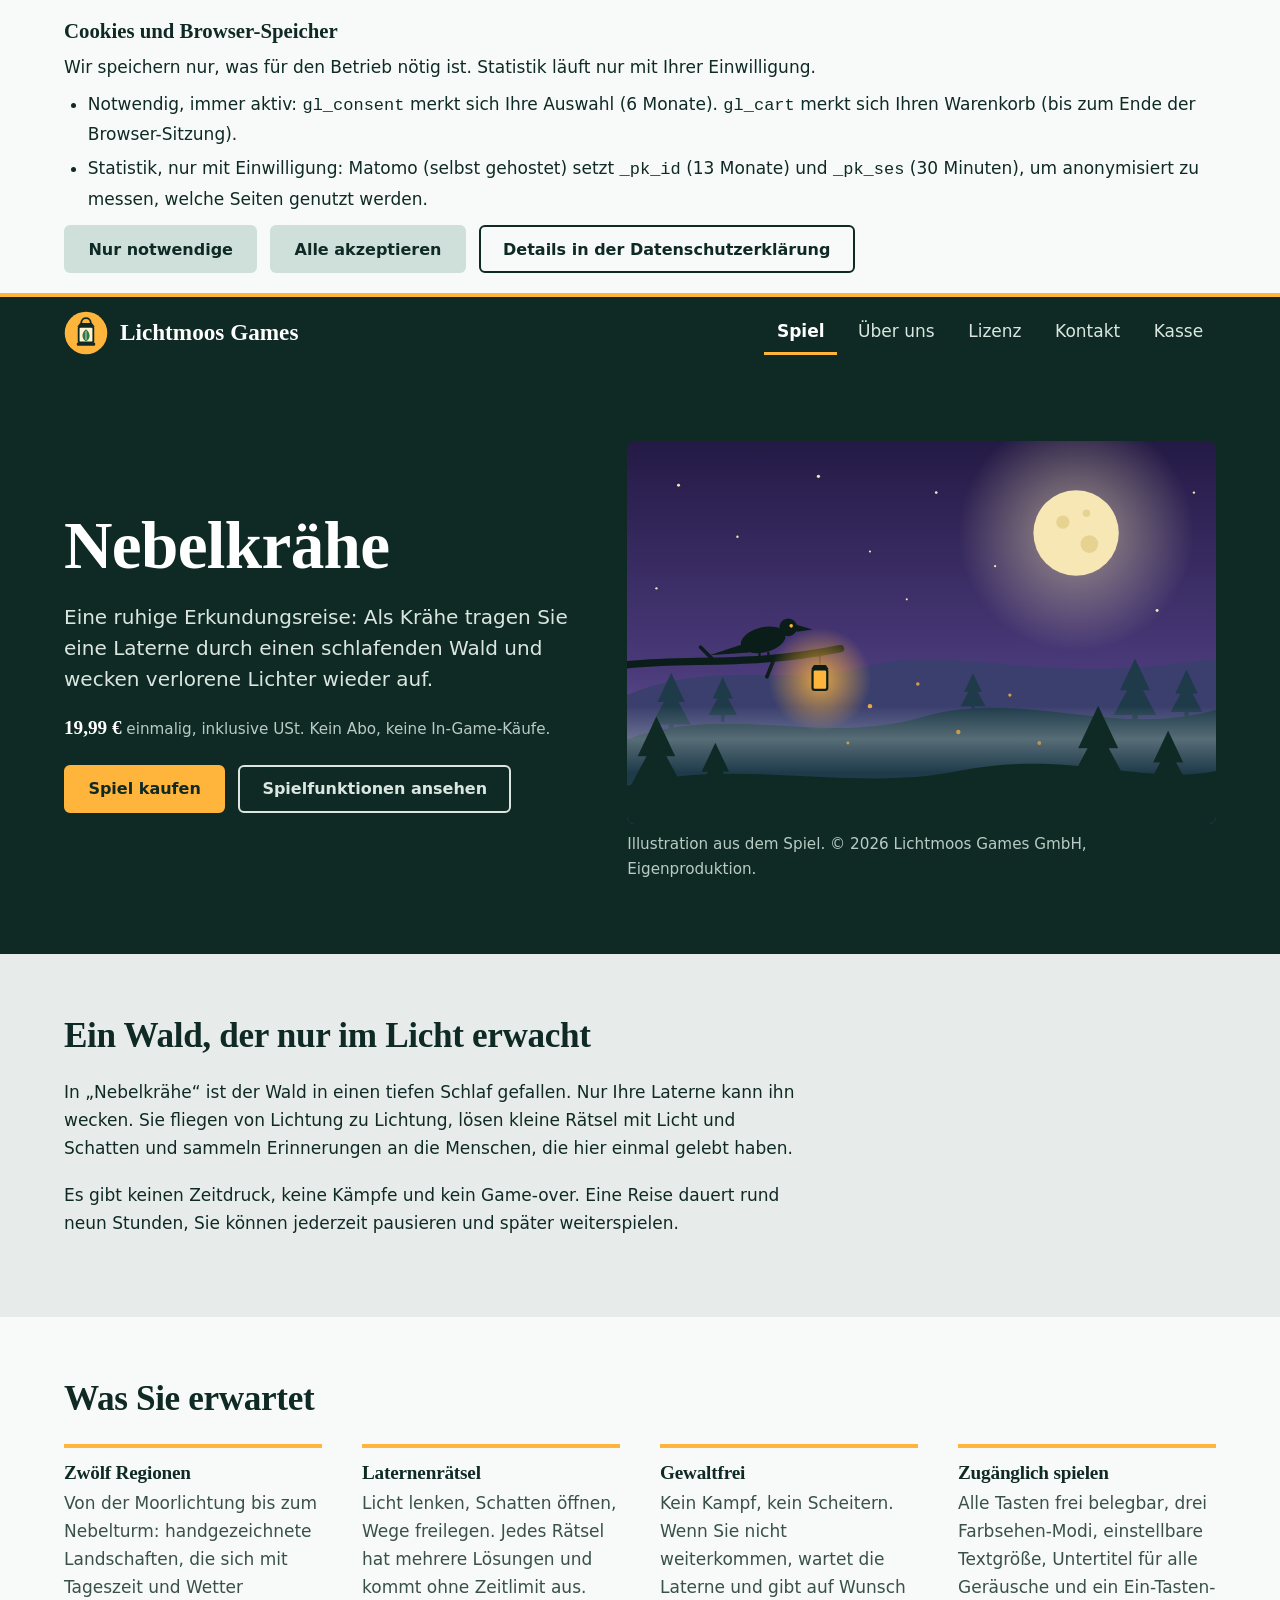
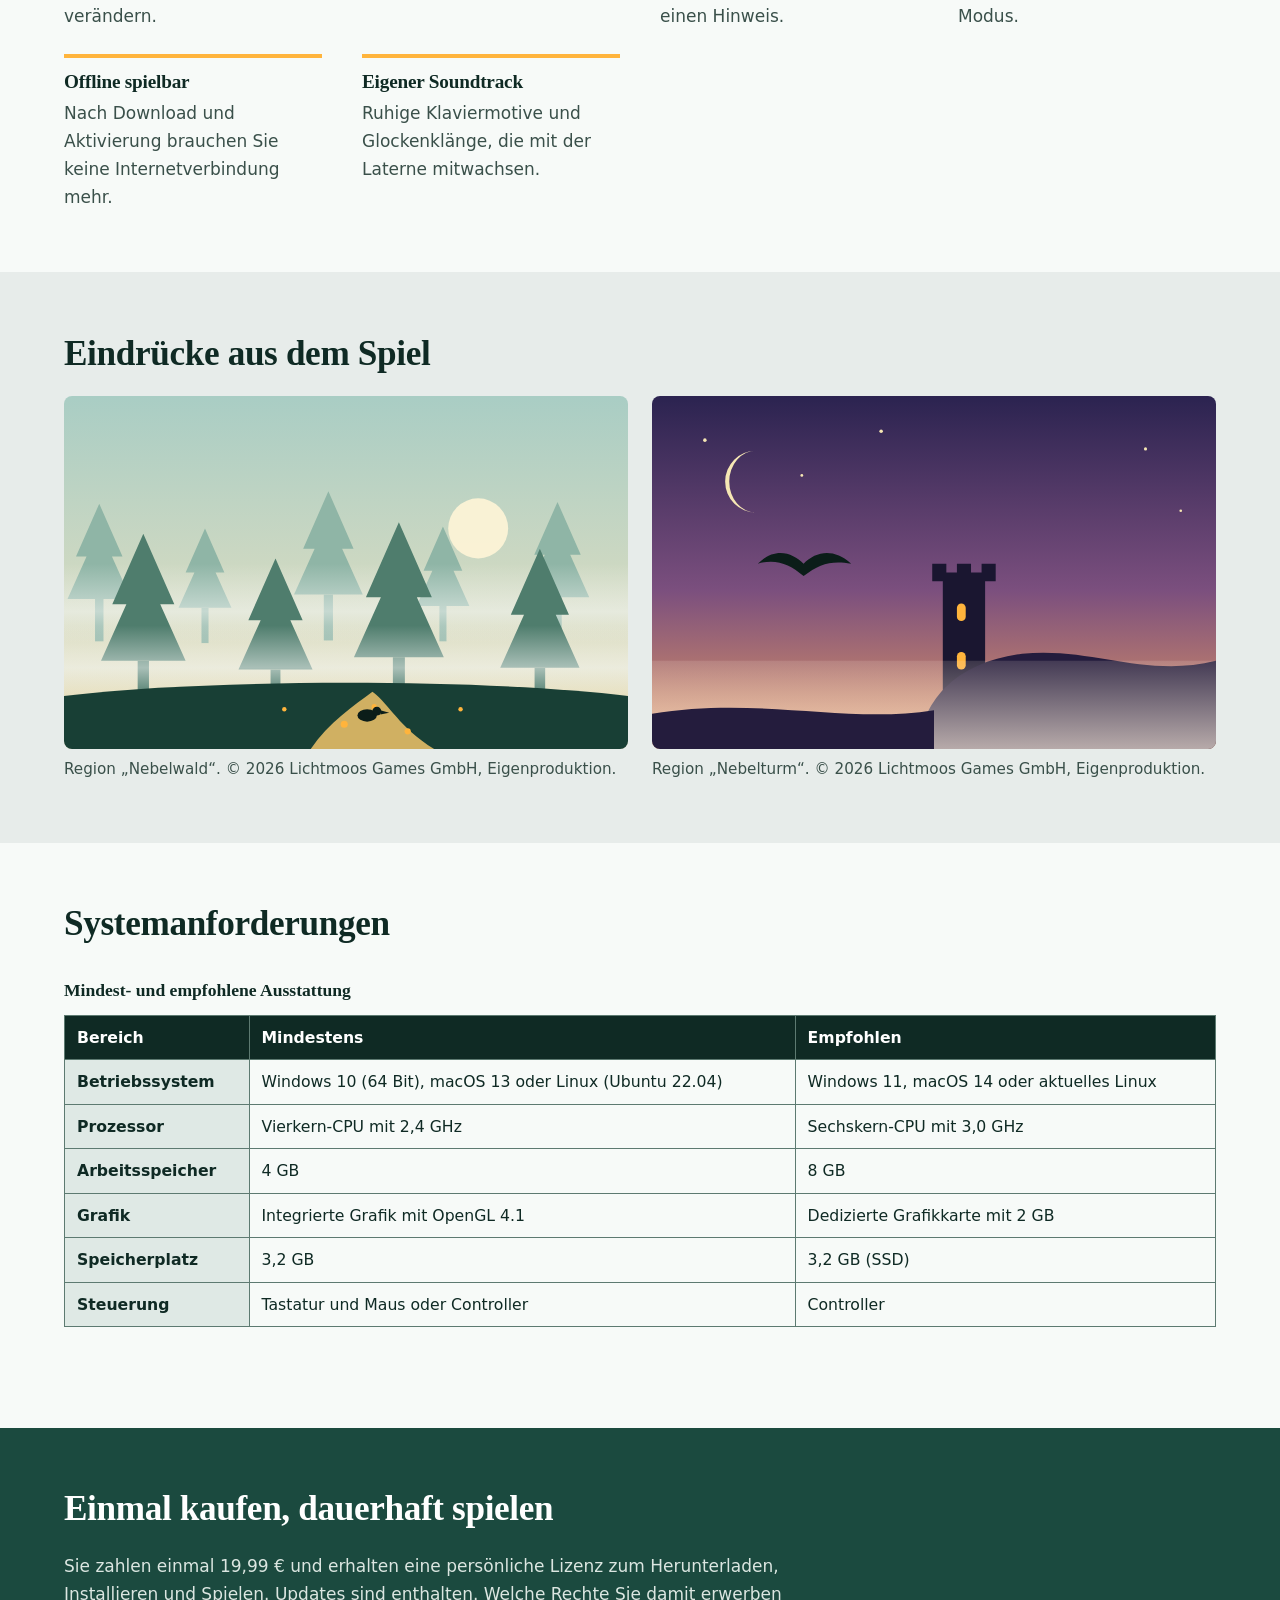
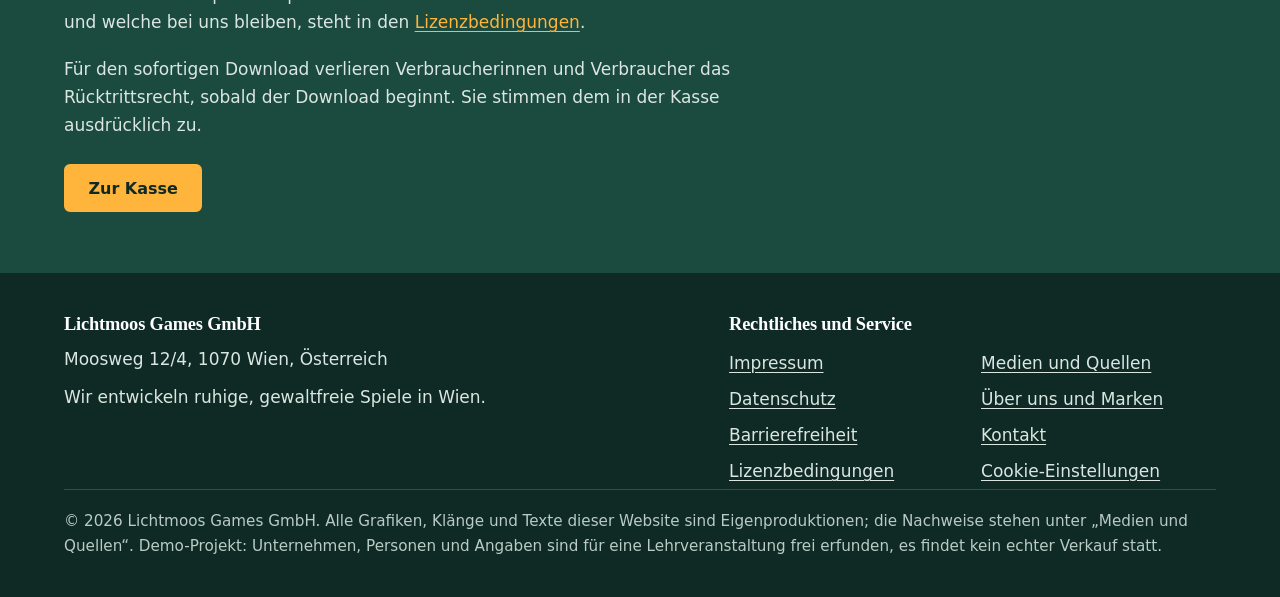
==== index.html @ 5b7c3efe "Add files via upload" ====
<!doctype html>
<html lang="de">
    <head>
        <meta charset="utf-8" />
        <meta name="viewport" content="width=device-width, initial-scale=1" />
        <title>Nebelkrähe – ruhiges Erkundungsspiel für PC | Lichtmoos Games</title>
        <meta
            name="description"
            content="Nebelkrähe von Lichtmoos Games aus Wien: ein gewaltfreies Erkundungsspiel. Einmal kaufen für 19,99 €, kein Abo, keine In-Game-Käufe."
        />
        <meta name="theme-color" content="#0f2a24" />
        <link rel="icon" type="image/svg+xml" href="assets/bildmarke-lichtmoos.svg" />
        <link rel="stylesheet" href="css/style.css" />
        <script src="js/main.js" defer></script>
    </head>
    <body>
        <a class="skip" href="#inhalt">Zum Inhalt springen</a>
        <p id="live-status" class="sr-only" role="status"></p>

        <section id="cookie-banner" class="cookie" aria-labelledby="cookie-titel" tabindex="-1" hidden>
            <div class="wrap">
                <p id="cookie-titel" class="cookie-titel"><strong>Cookies und Browser-Speicher</strong></p>
                <p>Wir speichern nur, was für den Betrieb nötig ist. Statistik läuft nur mit Ihrer Einwilligung.</p>
                <ul>
                    <li>
                        Notwendig, immer aktiv: <code>gl_consent</code> merkt sich Ihre Auswahl (6 Monate). <code>gl_cart</code> merkt sich Ihren Warenkorb (bis
                        zum Ende der Browser-Sitzung).
                    </li>
                    <li>
                        Statistik, nur mit Einwilligung: Matomo (selbst gehostet) setzt <code>_pk_id</code> (13 Monate) und <code>_pk_ses</code> (30 Minuten),
                        um anonymisiert zu messen, welche Seiten genutzt werden.
                    </li>
                </ul>
                <div class="btn-row" style="margin-top: 0.6rem">
                    <button type="button" class="btn zweit" data-consent="notwendig">Nur notwendige</button>
                    <button type="button" class="btn zweit" data-consent="alle">Alle akzeptieren</button>
                    <a class="btn rand" href="datenschutz.html#cookies">Details in der Datenschutzerklärung</a>
                </div>
            </div>
        </section>

        <header class="site-header">
            <div class="wrap">
                <a class="brand" href="index.html"><img src="assets/bildmarke-lichtmoos.svg" width="44" height="44" alt="" />Lichtmoos Games</a>
                <nav class="nav" aria-label="Hauptnavigation">
                    <ul>
                        <li><a href="index.html" aria-current="page">Spiel</a></li>
                        <li><a href="ueber-uns.html">Über uns</a></li>
                        <li><a href="lizenz.html">Lizenz</a></li>
                        <li><a href="kontakt.html">Kontakt</a></li>
                        <li><a href="kasse.html">Kasse</a></li>
                    </ul>
                </nav>
            </div>
        </header>

        <main id="inhalt">
            <section class="hero" aria-labelledby="titel">
                <div class="wrap">
                    <div>
                        <h1 id="titel">Nebelkrähe</h1>
                        <p class="lead">
                            Eine ruhige Erkundungsreise: Als Krähe tragen Sie eine Laterne durch einen schlafenden Wald und wecken verlorene Lichter wieder auf.
                        </p>
                        <p class="preis">19,99 € <small>einmalig, inklusive USt. Kein Abo, keine In-Game-Käufe.</small></p>
                        <div class="btn-row">
                            <a class="btn" href="kasse.html" data-kaufen>Spiel kaufen</a>
                            <a class="btn rand" href="#funktionen">Spielfunktionen ansehen</a>
                        </div>
                    </div>
                    <figure>
                        <img
                            src="assets/hero-nebelkraehe.svg"
                            width="800"
                            height="520"
                            alt="Krähe mit leuchtender Laterne auf einem Ast vor Vollmond und Tannenhügeln"
                        />
                        <figcaption>Illustration aus dem Spiel. © 2026 Lichtmoos Games GmbH, Eigenproduktion.</figcaption>
                    </figure>
                </div>
            </section>

            <section class="section" aria-labelledby="spiel">
                <div class="wrap prose">
                    <h2 id="spiel">Ein Wald, der nur im Licht erwacht</h2>
                    <p>
                        In „Nebelkrähe“ ist der Wald in einen tiefen Schlaf gefallen. Nur Ihre Laterne kann ihn wecken. Sie fliegen von Lichtung zu Lichtung,
                        lösen kleine Rätsel mit Licht und Schatten und sammeln Erinnerungen an die Menschen, die hier einmal gelebt haben.
                    </p>
                    <p>
                        Es gibt keinen Zeitdruck, keine Kämpfe und kein Game-over. Eine Reise dauert rund neun Stunden, Sie können jederzeit pausieren und
                        später weiterspielen.
                    </p>
                </div>
            </section>

            <section class="section hell" id="funktionen" aria-labelledby="funktionen-titel">
                <div class="wrap">
                    <h2 id="funktionen-titel">Was Sie erwartet</h2>
                    <ul class="facts">
                        <li>
                            <h3>Zwölf Regionen</h3>
                            <p>Von der Moorlichtung bis zum Nebelturm: handgezeichnete Landschaften, die sich mit Tageszeit und Wetter verändern.</p>
                        </li>
                        <li>
                            <h3>Laternenrätsel</h3>
                            <p>Licht lenken, Schatten öffnen, Wege freilegen. Jedes Rätsel hat mehrere Lösungen und kommt ohne Zeitlimit aus.</p>
                        </li>
                        <li>
                            <h3>Gewaltfrei</h3>
                            <p>Kein Kampf, kein Scheitern. Wenn Sie nicht weiterkommen, wartet die Laterne und gibt auf Wunsch einen Hinweis.</p>
                        </li>
                        <li>
                            <h3>Zugänglich spielen</h3>
                            <p>
                                Alle Tasten frei belegbar, drei Farbsehen-Modi, einstellbare Textgröße, Untertitel für alle Geräusche und ein Ein-Tasten-Modus.
                            </p>
                        </li>
                        <li>
                            <h3>Offline spielbar</h3>
                            <p>Nach Download und Aktivierung brauchen Sie keine Internetverbindung mehr.</p>
                        </li>
                        <li>
                            <h3>Eigener Soundtrack</h3>
                            <p>Ruhige Klaviermotive und Glockenklänge, die mit der Laterne mitwachsen.</p>
                        </li>
                    </ul>
                </div>
            </section>

            <section class="section" aria-labelledby="eindruecke">
                <div class="wrap">
                    <h2 id="eindruecke">Eindrücke aus dem Spiel</h2>
                    <div class="gallery">
                        <figure class="bild">
                            <img
                                src="assets/szene-wald.svg"
                                width="640"
                                height="400"
                                alt="Nebelwald im Morgengrauen mit einem goldenen Pfad, auf dem eine Krähe sitzt"
                                loading="lazy"
                            />
                            <figcaption>Region „Nebelwald“. © 2026 Lichtmoos Games GmbH, Eigenproduktion.</figcaption>
                        </figure>
                        <figure class="bild">
                            <img
                                src="assets/szene-turm.svg"
                                width="640"
                                height="400"
                                alt="Alter Turm mit leuchtenden Fenstern auf einer Klippe, davor fliegt eine Krähe"
                                loading="lazy"
                            />
                            <figcaption>Region „Nebelturm“. © 2026 Lichtmoos Games GmbH, Eigenproduktion.</figcaption>
                        </figure>
                    </div>
                </div>
            </section>

            <section class="section hell" aria-labelledby="system">
                <div class="wrap">
                    <h2 id="system">Systemanforderungen</h2>
                    <div class="scroll" role="region" aria-labelledby="cap-system" tabindex="0">
                        <table>
                            <caption id="cap-system">
                                Mindest- und empfohlene Ausstattung
                            </caption>
                            <thead>
                                <tr>
                                    <th scope="col">Bereich</th>
                                    <th scope="col">Mindestens</th>
                                    <th scope="col">Empfohlen</th>
                                </tr>
                            </thead>
                            <tbody>
                                <tr>
                                    <th scope="row">Betriebssystem</th>
                                    <td>Windows 10 (64 Bit), macOS 13 oder Linux (Ubuntu 22.04)</td>
                                    <td>Windows 11, macOS 14 oder aktuelles Linux</td>
                                </tr>
                                <tr>
                                    <th scope="row">Prozessor</th>
                                    <td>Vierkern-CPU mit 2,4 GHz</td>
                                    <td>Sechskern-CPU mit 3,0 GHz</td>
                                </tr>
                                <tr>
                                    <th scope="row">Arbeitsspeicher</th>
                                    <td>4 GB</td>
                                    <td>8 GB</td>
                                </tr>
                                <tr>
                                    <th scope="row">Grafik</th>
                                    <td>Integrierte Grafik mit OpenGL 4.1</td>
                                    <td>Dedizierte Grafikkarte mit 2 GB</td>
                                </tr>
                                <tr>
                                    <th scope="row">Speicherplatz</th>
                                    <td>3,2 GB</td>
                                    <td>3,2 GB (SSD)</td>
                                </tr>
                                <tr>
                                    <th scope="row">Steuerung</th>
                                    <td>Tastatur und Maus oder Controller</td>
                                    <td>Controller</td>
                                </tr>
                            </tbody>
                        </table>
                    </div>
                </div>
            </section>

            <section class="section dunkel" aria-labelledby="kaufen">
                <div class="wrap prose">
                    <h2 id="kaufen">Einmal kaufen, dauerhaft spielen</h2>
                    <p>
                        Sie zahlen einmal 19,99 € und erhalten eine persönliche Lizenz zum Herunterladen, Installieren und Spielen. Updates sind enthalten.
                        Welche Rechte Sie damit erwerben und welche bei uns bleiben, steht in den <a href="lizenz.html">Lizenzbedingungen</a>.
                    </p>
                    <p>
                        Für den sofortigen Download verlieren Verbraucherinnen und Verbraucher das Rücktrittsrecht, sobald der Download beginnt. Sie stimmen dem
                        in der Kasse ausdrücklich zu.
                    </p>
                    <div class="btn-row"><a class="btn" href="kasse.html" data-kaufen>Zur Kasse</a></div>
                </div>
            </section>
        </main>

        <footer class="site-footer">
            <div class="wrap">
                <div class="foot-grid">
                    <div>
                        <h2>Lichtmoos Games GmbH</h2>
                        <p>Moosweg 12/4, 1070 Wien, Österreich</p>
                        <p>Wir entwickeln ruhige, gewaltfreie Spiele in Wien.</p>
                    </div>
                    <nav aria-label="Rechtliches und Service">
                        <h2>Rechtliches und Service</h2>
                        <ul>
                            <li><a href="impressum.html">Impressum</a></li>
                            <li><a href="datenschutz.html">Datenschutz</a></li>
                            <li><a href="barrierefreiheit.html">Barrierefreiheit</a></li>
                            <li><a href="lizenz.html">Lizenzbedingungen</a></li>
                            <li><a href="medien.html">Medien und Quellen</a></li>
                            <li><a href="ueber-uns.html">Über uns und Marken</a></li>
                            <li><a href="kontakt.html">Kontakt</a></li>
                            <li><button type="button" id="cookie-settings" class="link">Cookie-Einstellungen</button></li>
                        </ul>
                    </nav>
                </div>
                <p class="copy">
                    © 2026 Lichtmoos Games GmbH. Alle Grafiken, Klänge und Texte dieser Website sind Eigenproduktionen; die Nachweise stehen unter „Medien und
                    Quellen“. Demo-Projekt: Unternehmen, Personen und Angaben sind für eine Lehrveranstaltung frei erfunden, es findet kein echter Verkauf
                    statt.
                </p>
            </div>
        </footer>
    </body>
</html>
---- css/style.css ----
/* Lichtmoos Games – Stylesheet · © 2026 Lichtmoos Games GmbH */
:root {
    --tanne: #0f2a24;
    --tanne-2: #1b4a3f;
    --nebel: #e7ecea;
    --papier: #f7faf8;
    --laterne: #ffb43c;
    --moos: #2a6139;
    --link: #0a5560;
    --muted: #3a504a;
    --fog: #dbe6e1;
    --fog-muted: #b9cbc4;
    --rand: #5d7a71;
    --fehler: #9b1c1c;
    --serif: "Palatino Linotype", "Book Antiqua", Palatino, Georgia, serif;
    --sans: system-ui, -apple-system, "Segoe UI", Roboto, "Helvetica Neue", Arial, sans-serif;
}
*,
*::before,
*::after {
    box-sizing: border-box;
}
html {
    -webkit-text-size-adjust: 100%;
    scroll-padding-top: 1.5rem;
}
body {
    margin: 0;
    background: var(--nebel);
    color: var(--tanne);
    font: 1.0625rem/1.65 var(--sans);
    overflow-wrap: break-word;
}
img,
audio {
    max-width: 100%;
}
img {
    height: auto;
    display: block;
}
a {
    color: var(--link);
    text-underline-offset: 0.18em;
    text-decoration-thickness: 0.08em;
}
a:hover {
    text-decoration-thickness: 0.16em;
}
h1,
h2,
h3 {
    font-family: var(--serif);
    line-height: 1.2;
    margin: 0 0 0.6em;
    font-weight: 700;
    letter-spacing: -0.01em;
}
h1 {
    font-size: clamp(2.4rem, 7vw, 4.2rem);
    line-height: 1.05;
}
h2 {
    font-size: clamp(1.6rem, 3.6vw, 2.2rem);
    margin-top: 2.2em;
}
h3 {
    font-size: 1.3rem;
    margin-top: 1.6em;
}
p,
ul,
ol,
dl,
table,
figure {
    margin: 0 0 1.1em;
}
ul,
ol {
    padding-left: 1.4em;
}
li {
    margin-bottom: 0.35em;
}
:focus-visible {
    outline: 3px solid var(--laterne);
    outline-offset: 2px;
    box-shadow: 0 0 0 6px var(--tanne);
}
.sr-only {
    position: absolute;
    width: 1px;
    height: 1px;
    margin: -1px;
    padding: 0;
    overflow: hidden;
    clip: rect(0 0 0 0);
    white-space: nowrap;
    border: 0;
}
.skip {
    position: absolute;
    left: 0.75rem;
    top: -4rem;
    z-index: 100;
    background: var(--laterne);
    color: var(--tanne);
    padding: 0.7rem 1rem;
    font-weight: 700;
    border-radius: 4px;
}
.skip:focus {
    top: 0.75rem;
}
.wrap {
    width: min(100% - 2.5rem, 72rem);
    margin-inline: auto;
}
.prose > * {
    max-width: 46rem;
}

/* Kopfbereich */
.site-header {
    background: var(--tanne);
    color: var(--fog);
}
.site-header .wrap {
    display: flex;
    flex-wrap: wrap;
    align-items: center;
    justify-content: space-between;
    gap: 0.75rem 2rem;
    padding-block: 0.9rem;
}
.brand {
    display: flex;
    align-items: center;
    gap: 0.75rem;
    color: #fff;
    text-decoration: none;
    font: 700 1.45rem/1 var(--serif);
    min-height: 44px;
}
.brand img {
    width: 44px;
    height: 44px;
}
.brand:hover {
    text-decoration: underline;
}
.nav ul {
    list-style: none;
    margin: 0;
    padding: 0;
    display: flex;
    flex-wrap: wrap;
    gap: 0.25rem 0.5rem;
}
.nav li {
    margin: 0;
}
.nav a {
    display: inline-flex;
    align-items: center;
    min-height: 44px;
    padding: 0 0.8rem;
    color: var(--fog);
    text-decoration: none;
    border-bottom: 3px solid transparent;
}
.nav a:hover {
    color: #fff;
    border-bottom-color: var(--fog-muted);
}
.nav a[aria-current="page"] {
    color: #fff;
    border-bottom-color: var(--laterne);
    font-weight: 700;
}

/* Buttons */
.btn {
    display: inline-flex;
    align-items: center;
    justify-content: center;
    min-height: 48px;
    padding: 0.6rem 1.4rem;
    border: 2px solid var(--laterne);
    border-radius: 6px;
    background: var(--laterne);
    color: var(--tanne);
    font: 700 1rem/1.2 var(--sans);
    text-decoration: none;
    cursor: pointer;
}
.btn:hover {
    background: #ffc566;
    border-color: #ffc566;
}
.btn.zweit {
    background: #cfe0da;
    border-color: #cfe0da;
}
.btn.zweit:hover {
    background: #e3eeea;
    border-color: #e3eeea;
}
.btn.rand {
    background: transparent;
    color: inherit;
    border-color: currentColor;
}
.btn-row {
    display: flex;
    flex-wrap: wrap;
    gap: 0.8rem;
    margin-top: 1.6rem;
}

/* Hero */
.hero {
    background: var(--tanne);
    color: var(--fog);
    padding-block: clamp(2rem, 6vw, 4.5rem);
}
.hero .wrap {
    display: grid;
    grid-template-columns: minmax(0, 1fr) minmax(0, 1.15fr);
    gap: clamp(1.5rem, 4vw, 3.5rem);
    align-items: center;
}
.hero h1 {
    color: #fff;
    margin-bottom: 0.3em;
}
.hero .lead {
    font-size: 1.25rem;
    line-height: 1.55;
    max-width: 32rem;
}
.preis {
    font: 700 1.2rem var(--serif);
    color: #fff;
    margin-top: 1.4rem;
    margin-bottom: 0;
}
.preis small {
    font: 400 0.95rem var(--sans);
    color: var(--fog-muted);
}
.hero figure,
.bild {
    margin: 0;
}
.hero img,
.bild img {
    border-radius: 8px;
    width: 100%;
}
figcaption {
    font-size: 0.95rem;
    color: var(--muted);
    margin-top: 0.5rem;
}
.hero figcaption {
    color: var(--fog-muted);
}

/* Abschnitte */
.section {
    padding-block: clamp(2.2rem, 5vw, 3.8rem);
}
.section > .wrap > h2:first-child,
.legal > h2:first-child {
    margin-top: 0;
}
.section.hell {
    background: var(--papier);
}
.section.dunkel {
    background: var(--tanne-2);
    color: var(--fog);
}
.section.dunkel h2 {
    color: #fff;
}
.section.dunkel a:not(.btn) {
    color: var(--laterne);
}
.facts {
    display: grid;
    grid-template-columns: repeat(auto-fit, minmax(15rem, 1fr));
    gap: 1.5rem 2.5rem;
    list-style: none;
    padding: 0;
    margin: 1.5rem 0 0;
}
.facts li {
    border-top: 4px solid var(--laterne);
    padding-top: 0.8rem;
    margin: 0;
}
.facts h3 {
    margin: 0 0 0.3em;
    font-size: 1.2rem;
}
.facts p {
    margin: 0;
    color: var(--muted);
}
.gallery {
    display: grid;
    grid-template-columns: repeat(auto-fit, minmax(18rem, 1fr));
    gap: 1.5rem;
}

/* Hinweise & Listen */
.note {
    border-left: 6px solid var(--laterne);
    background: var(--papier);
    padding: 1rem 1.2rem;
    margin: 1.5rem 0;
    max-width: 46rem;
}
.note p:last-child {
    margin: 0;
}
.kv {
    display: grid;
    grid-template-columns: minmax(9rem, 16rem) minmax(0, 1fr);
    gap: 0.35rem 1.5rem;
    max-width: 46rem;
}
.kv dt {
    font-weight: 700;
}
.kv dd {
    margin: 0 0 0.6rem;
}
.toc {
    background: var(--papier);
    border: 1px solid var(--rand);
    border-radius: 6px;
    padding: 1rem 1.4rem;
    max-width: 46rem;
    margin-bottom: 2rem;
}
.toc h2 {
    font-size: 1.15rem;
    margin: 0 0 0.5rem;
}
.toc ol {
    margin: 0;
    columns: 2 16rem;
}
.legal {
    padding-block: clamp(1.8rem, 4vw, 3rem);
}
.legal h1 {
    font-size: clamp(2rem, 5vw, 3rem);
}
.legal p,
.legal ul,
.legal ol {
    max-width: 46rem;
}
.stand {
    color: var(--muted);
    font-size: 0.95rem;
}
.scroll {
    overflow-x: auto;
    margin-bottom: 1.4rem;
}
table {
    border-collapse: collapse;
    width: 100%;
    background: var(--papier);
    font-size: 0.98rem;
}
caption {
    text-align: left;
    font-weight: 700;
    padding: 0.6rem 0;
    font-family: var(--serif);
    font-size: 1.1rem;
}
th,
td {
    border: 1px solid var(--rand);
    padding: 0.55rem 0.75rem;
    text-align: left;
    vertical-align: top;
}
thead th {
    background: var(--tanne);
    color: #fff;
}
tbody th {
    background: #dfe9e5;
}

/* Marken */
.marken {
    display: grid;
    grid-template-columns: repeat(auto-fit, minmax(17rem, 1fr));
    gap: 1.5rem;
}
.marke {
    background: var(--papier);
    border: 1px solid var(--rand);
    border-radius: 8px;
    padding: 1.4rem;
}
.marke h3 {
    margin-top: 0;
}
.marke .zeichen {
    display: flex;
    align-items: center;
    justify-content: center;
    min-height: 9rem;
    margin-bottom: 1rem;
    background: var(--nebel);
    border-radius: 6px;
}
.marke .zeichen img {
    width: 110px;
}
.wortmarke {
    font: 700 2rem var(--serif);
    letter-spacing: 0.14em;
    color: var(--tanne);
}
audio {
    width: 100%;
    margin: 0.4rem 0;
}

/* Formulare */
form {
    max-width: 40rem;
}
.feld {
    margin-bottom: 1.3rem;
}
label,
legend {
    display: block;
    font-weight: 700;
    margin-bottom: 0.35rem;
    padding: 0;
}
.hint {
    display: block;
    font-weight: 400;
    color: var(--muted);
    font-size: 0.95rem;
}
input[type="text"],
input[type="email"],
select,
textarea {
    width: 100%;
    min-height: 48px;
    padding: 0.6rem 0.8rem;
    border: 2px solid var(--rand);
    border-radius: 6px;
    background: #fff;
    color: var(--tanne);
    font: inherit;
}
textarea {
    min-height: 9rem;
    resize: vertical;
}
fieldset {
    border: 2px solid var(--rand);
    border-radius: 6px;
    margin: 0 0 1.3rem;
    padding: 1rem 1.2rem;
}
.opt {
    display: flex;
    gap: 0.7rem;
    align-items: flex-start;
    margin-bottom: 0.8rem;
}
.opt input {
    width: 1.4rem;
    height: 1.4rem;
    margin: 0.2rem 0 0;
    flex: none;
    accent-color: var(--moos);
}
.opt label {
    font-weight: 400;
    margin: 0;
}
.status {
    border-left: 6px solid var(--moos);
    background: var(--papier);
    padding: 1rem 1.2rem;
    max-width: 40rem;
}
.status h2,
.status h3 {
    margin-top: 0;
}
.schluessel {
    font-family: ui-monospace, Consolas, monospace;
    font-size: 1.15rem;
    font-weight: 700;
}

/* Cookie-Hinweis (im Seitenfluss, verdeckt keine Inhalte) */
.cookie {
    background: var(--papier);
    border-bottom: 4px solid var(--laterne);
    padding-block: 1.2rem;
}
.cookie h2 {
    font-size: 1.3rem;
    margin: 0 0 0.4rem;
}
.cookie ul {
    margin: 0.4rem 0 0.8rem;
}
.cookie p {
    margin: 0 0 0.6rem;
    max-width: 56rem;
}

/* Fuss */
.site-footer {
    background: var(--tanne);
    color: var(--fog);
    padding-block: 2.5rem 2rem;
    margin-top: 0;
}
.site-footer a {
    color: var(--fog);
}
.site-footer a:hover {
    color: #fff;
}
.foot-grid {
    display: grid;
    grid-template-columns: minmax(0, 1.3fr) minmax(0, 1fr);
    gap: 2rem;
}
.site-footer h2 {
    font-size: 1.15rem;
    color: #fff;
    margin: 0 0 0.6rem;
}
.site-footer ul {
    list-style: none;
    padding: 0;
    margin: 0;
    columns: 2 10rem;
}
.site-footer li {
    margin: 0;
}
.site-footer li a,
.site-footer button.link {
    display: inline-flex;
    align-items: center;
    min-height: 36px;
}
button.link {
    background: none;
    border: 0;
    padding: 0;
    color: var(--fog);
    font: inherit;
    text-decoration: underline;
    cursor: pointer;
    text-underline-offset: 0.18em;
}
.site-footer p {
    margin: 0 0 0.6rem;
}
.copy {
    border-top: 1px solid #2c5148;
    margin-top: 1.6rem;
    padding-top: 1.2rem;
    color: var(--fog-muted);
    font-size: 0.95rem;
}

@media (max-width: 52rem) {
    .hero .wrap,
    .foot-grid {
        grid-template-columns: minmax(0, 1fr);
    }
    .kv {
        grid-template-columns: minmax(0, 1fr);
    }
    .kv dd {
        margin-bottom: 0.9rem;
    }
}
@media (prefers-reduced-motion: reduce) {
    * {
        animation: none !important;
        transition: none !important;
        scroll-behavior: auto !important;
    }
}
@media (forced-colors: active) {
    .btn {
        border: 2px solid ButtonText;
    }
}
@media print {
    .site-header,
    .site-footer,
    .cookie,
    .skip {
        display: none;
    }
    body {
        background: #fff;
    }
}

.legal .lead {
    font-size: 1.2rem;
    max-width: 46rem;
}
.marke dt {
    font-weight: 700;
    margin-top: 0.6rem;
}
.marke dd {
    margin: 0;
}
.marke figure {
    margin: 0 0 1rem;
}
.marke figure .zeichen {
    margin-bottom: 0;
}
.cookie-titel {
    font: 700 1.3rem var(--serif);
    margin: 0 0 0.4rem;
}
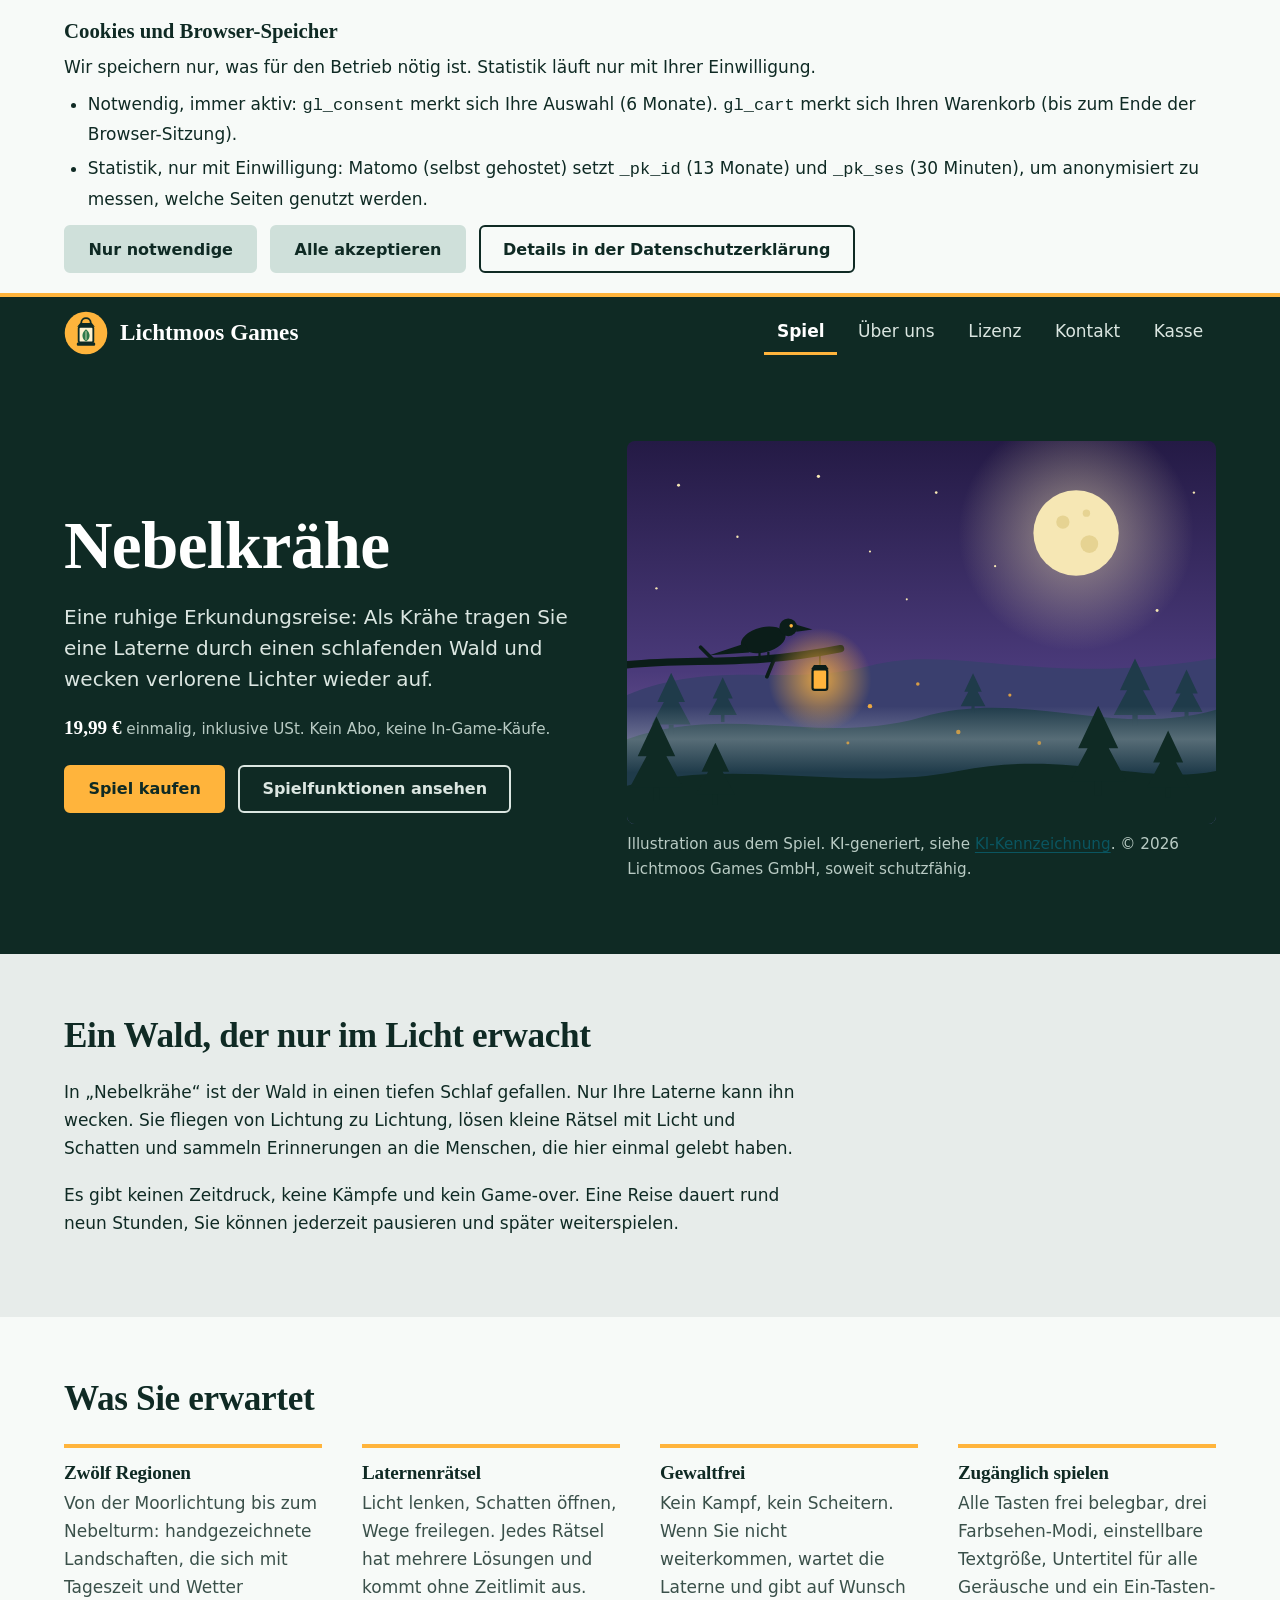
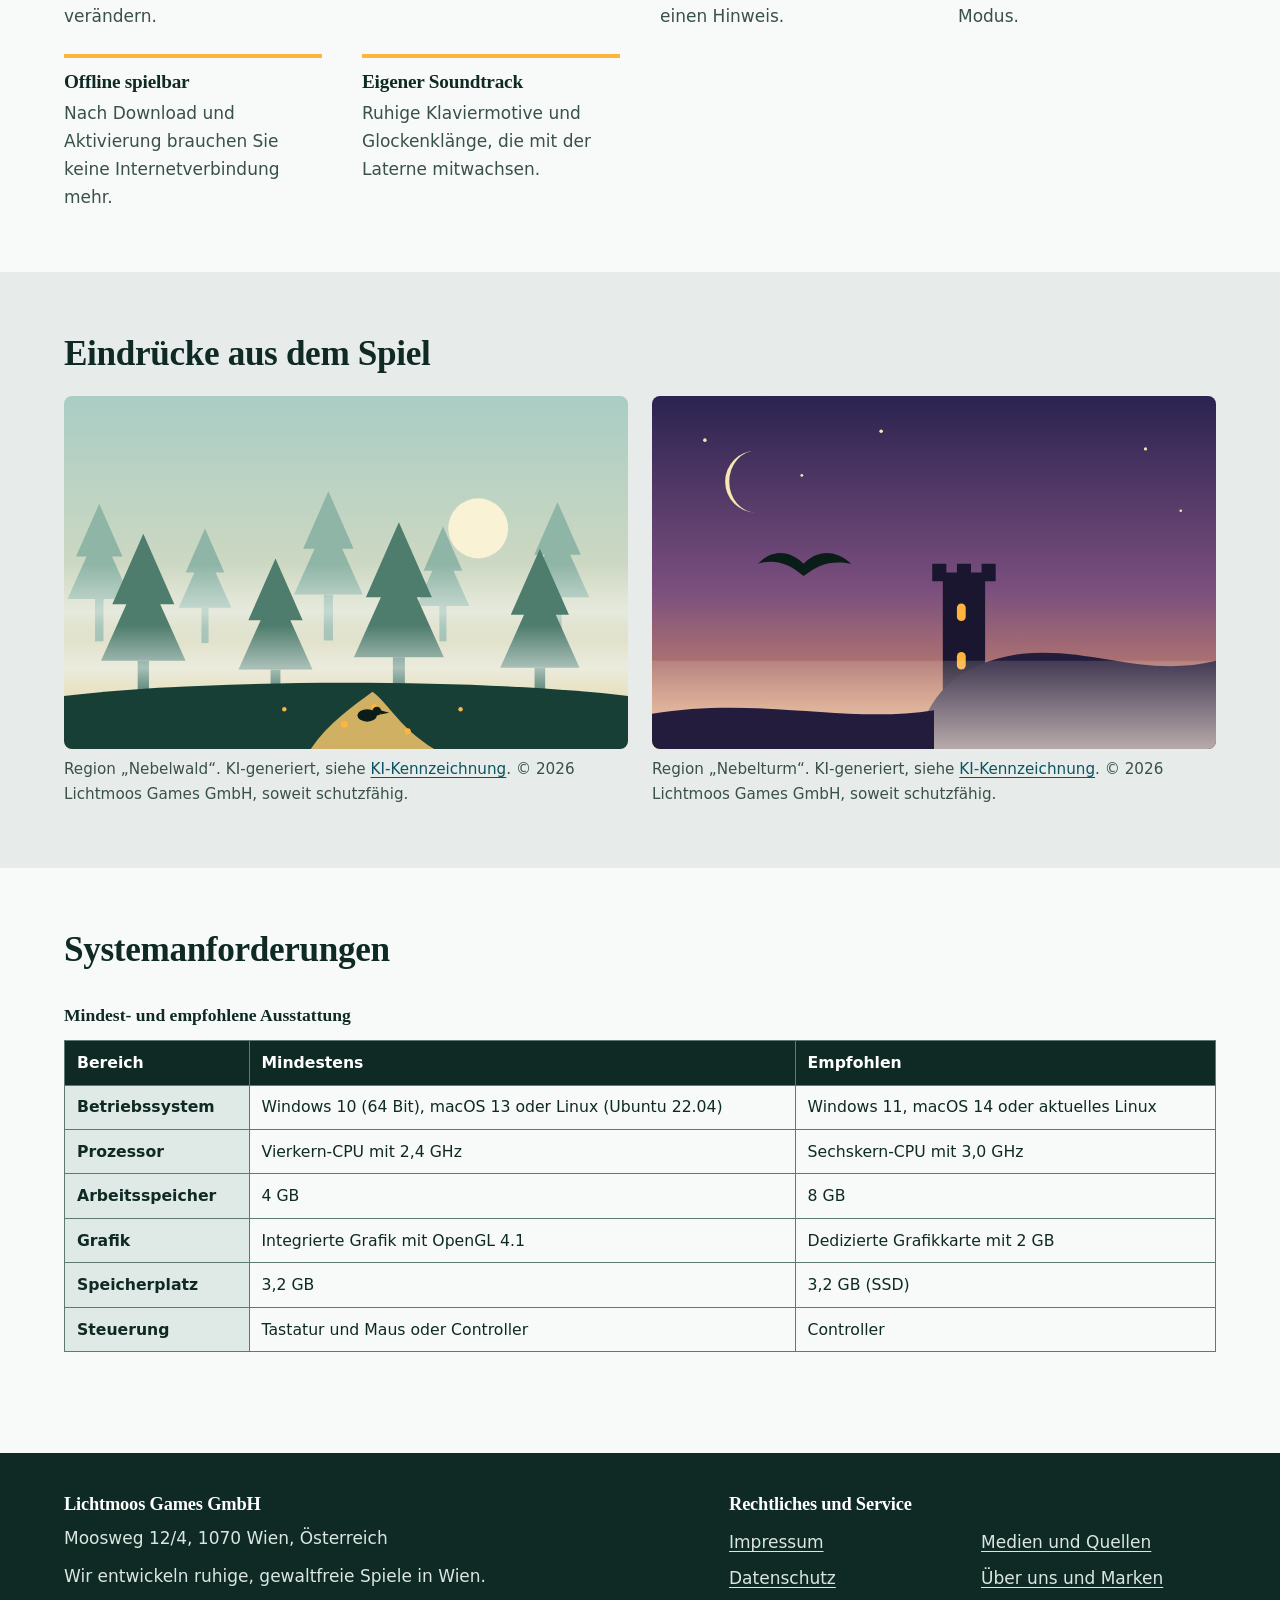
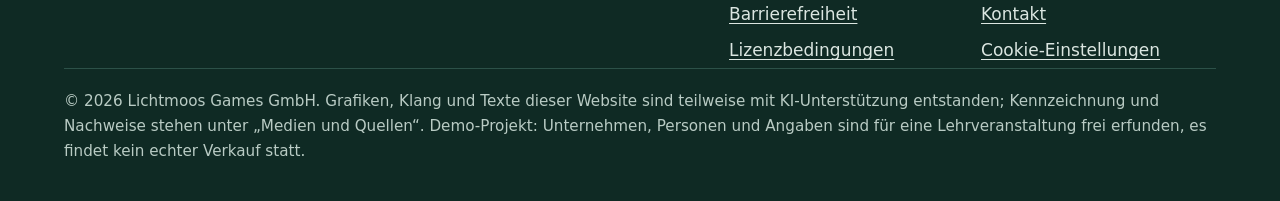
==== commit 7e245978: "Add files via upload" ====
--- a/index.html
+++ b/index.html
@@ -75,7 +75,10 @@
                             height="520"
                             alt="Krähe mit leuchtender Laterne auf einem Ast vor Vollmond und Tannenhügeln"
                         />
-                        <figcaption>Illustration aus dem Spiel. © 2026 Lichtmoos Games GmbH, Eigenproduktion.</figcaption>
+                        <figcaption>
+                            Illustration aus dem Spiel. KI-generiert, siehe <a href="medien.html#ki">KI-Kennzeichnung</a>. © 2026 Lichtmoos Games GmbH, soweit
+                            schutzfähig.
+                        </figcaption>
                     </figure>
                 </div>
             </section>
@@ -140,7 +143,10 @@
                                 alt="Nebelwald im Morgengrauen mit einem goldenen Pfad, auf dem eine Krähe sitzt"
                                 loading="lazy"
                             />
-                            <figcaption>Region „Nebelwald“. © 2026 Lichtmoos Games GmbH, Eigenproduktion.</figcaption>
+                            <figcaption>
+                                Region „Nebelwald“. KI-generiert, siehe <a href="medien.html#ki">KI-Kennzeichnung</a>. © 2026 Lichtmoos Games GmbH, soweit
+                                schutzfähig.
+                            </figcaption>
                         </figure>
                         <figure class="bild">
                             <img
@@ -150,7 +156,10 @@
                                 alt="Alter Turm mit leuchtenden Fenstern auf einer Klippe, davor fliegt eine Krähe"
                                 loading="lazy"
                             />
-                            <figcaption>Region „Nebelturm“. © 2026 Lichtmoos Games GmbH, Eigenproduktion.</figcaption>
+                            <figcaption>
+                                Region „Nebelturm“. KI-generiert, siehe <a href="medien.html#ki">KI-Kennzeichnung</a>. © 2026 Lichtmoos Games GmbH, soweit
+                                schutzfähig.
+                            </figcaption>
                         </figure>
                     </div>
                 </div>
@@ -205,21 +214,6 @@
                             </tbody>
                         </table>
                     </div>
-                </div>
-            </section>
-
-            <section class="section dunkel" aria-labelledby="kaufen">
-                <div class="wrap prose">
-                    <h2 id="kaufen">Einmal kaufen, dauerhaft spielen</h2>
-                    <p>
-                        Sie zahlen einmal 19,99 € und erhalten eine persönliche Lizenz zum Herunterladen, Installieren und Spielen. Updates sind enthalten.
-                        Welche Rechte Sie damit erwerben und welche bei uns bleiben, steht in den <a href="lizenz.html">Lizenzbedingungen</a>.
-                    </p>
-                    <p>
-                        Für den sofortigen Download verlieren Verbraucherinnen und Verbraucher das Rücktrittsrecht, sobald der Download beginnt. Sie stimmen dem
-                        in der Kasse ausdrücklich zu.
-                    </p>
-                    <div class="btn-row"><a class="btn" href="kasse.html" data-kaufen>Zur Kasse</a></div>
                 </div>
             </section>
         </main>
@@ -247,9 +241,9 @@
                     </nav>
                 </div>
                 <p class="copy">
-                    © 2026 Lichtmoos Games GmbH. Alle Grafiken, Klänge und Texte dieser Website sind Eigenproduktionen; die Nachweise stehen unter „Medien und
-                    Quellen“. Demo-Projekt: Unternehmen, Personen und Angaben sind für eine Lehrveranstaltung frei erfunden, es findet kein echter Verkauf
-                    statt.
+                    © 2026 Lichtmoos Games GmbH. Grafiken, Klang und Texte dieser Website sind teilweise mit KI-Unterstützung entstanden; Kennzeichnung und
+                    Nachweise stehen unter „Medien und Quellen“. Demo-Projekt: Unternehmen, Personen und Angaben sind für eine Lehrveranstaltung frei erfunden,
+                    es findet kein echter Verkauf statt.
                 </p>
             </div>
         </footer>
